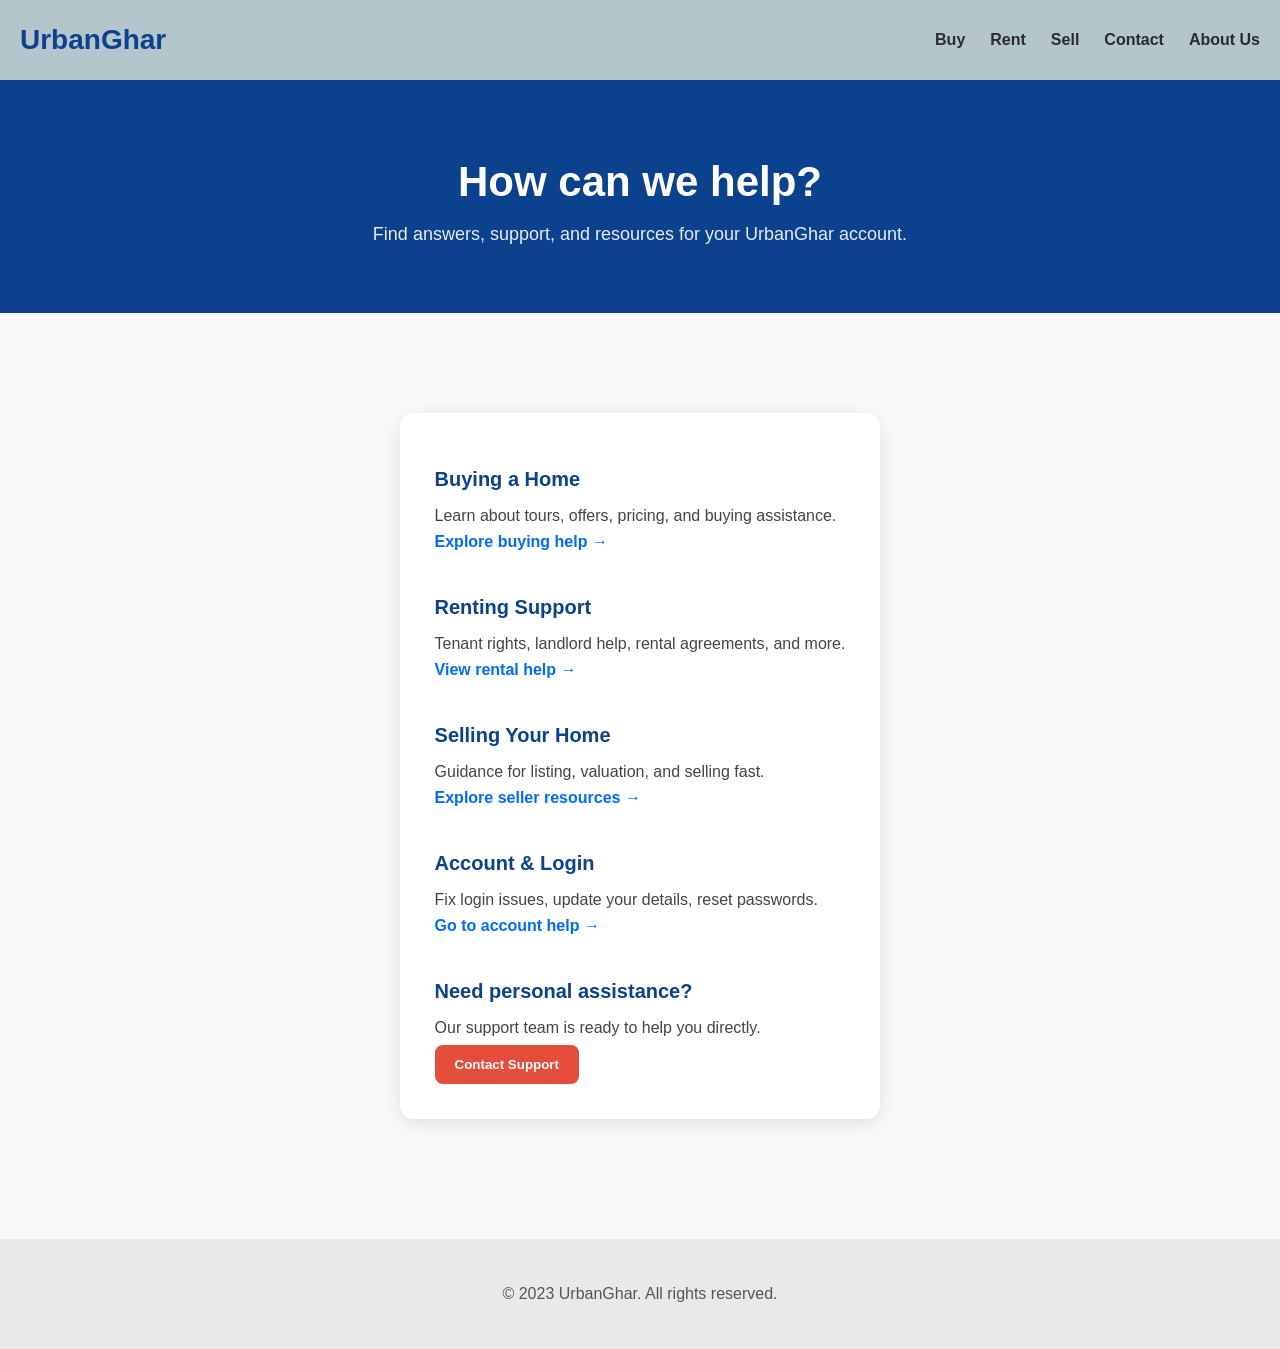
==== help.html @ d8de150a "added" ====
<!DOCTYPE html>
<html lang="en">
<head>
<meta charset="UTF-8">
<meta name="viewport" content="width=device-width, initial-scale=1.0">
<title>Get Help | UrbanGhar</title>
<link rel="stylesheet" href="help.css">
</head>

<body>

<header>
    <a href="#" id="logo">UrbanGhar</a>
    <nav>
        <ul>
            <li><a href="#">Buy</a></li>
            <li><a href="#">Rent</a></li>
            <li><a href="#">Sell</a></li>
            <li><a href="#">Contact</a></li>
            <li><a href="#">About Us</a></li>
        </ul>
    </nav>
</header>

<div class="hero">
    <h1>How can we help?</h1>
    <p>Find answers, support, and resources for your UrbanGhar account.</p>
</div>

<div class="container">

    <div class="help-box"> 

    <div class="help-item">
        <h3>Buying a Home</h3>
        <p>Learn about tours, offers, pricing, and buying assistance.</p>
        <a href="#">Explore buying help →</a>
    </div>

    <div class="help-item">
        <h3>Renting Support</h3>
        <p>Tenant rights, landlord help, rental agreements, and more.</p>
        <a href="#">View rental help →</a>
    </div>

    <div class="help-item">
        <h3>Selling Your Home</h3>
        <p>Guidance for listing, valuation, and selling fast.</p>
        <a href="#">Explore seller resources →</a>
    </div>

    <div class="help-item">
        <h3>Account & Login</h3>
        <p>Fix login issues, update your details, reset passwords.</p>
        <a href="#">Go to account help →</a>
    </div>

    <div class="help-item">
        <h3>Need personal assistance?</h3>
        <p>Our support team is ready to help you directly.</p>
        <button class="support-btn">Contact Support</button>
    </div>

</div>

</div>

<footer>
    <p>&copy; 2023 UrbanGhar. All rights reserved.</p>
</footer>

</body>
</html>
---- help.css ----
body {
    margin: 0;
    font-family: 'Segoe UI', sans-serif;
    background: #f9f9fb;
    color: #2a2a33;
}

header {
    background-color: #b4c6cb;
    padding: 15px 20px;
    box-shadow: 0 2px 10px rgba(0,0,0,0.05);
    display: flex;
    justify-content: space-between;
    align-items: center;
    position: sticky;
    top: 0;
    z-index: 1000;
}

#logo {
    font-size: 28px;
    font-weight: bold;
    color: #0b418d;
    text-decoration: none;
}

nav ul {
    list-style: none;
    display: flex;
    gap: 25px;
}

nav a {
    text-decoration: none;
    color: #2a2a33;
    font-weight: 600;
}

.hero {
    background: #0b418d;
    padding: 50px 20px;
    text-align: center;
    color: white;
}

.hero h1 {
    font-size: 42px;
    margin-bottom: 10px;
}

.hero p {
    font-size: 18px;
    opacity: 0.9;
}

.container {
    max-width: 1150px;
    margin: 40px auto;
    padding: 20px;
    display: grid;
    grid-template-columns: repeat(auto-fit, minmax(280px, 1fr));
    gap: 25px;
}
.help-box {
    background: white;
    max-width: 900px;
    margin: 40px auto;
    padding: 35px;
    border-radius: 14px;
    box-shadow: 0 4px 18px rgba(0,0,0,0.1);
    display: grid;
    gap: 25px;
}

.help-item h3 {
    font-size: 20px;
    color: #0b418d;
    margin-bottom: 6px;
}

.help-item p {
    color: #444;
    margin-bottom: 8px;
}

.help-item a {
    color: #006aff;
    text-decoration: none;
    font-weight: 600;
}

.help-item a:hover {
    text-decoration: underline;
}

.support-btn {
    background: #e44d3a;
    color: white;
    padding: 12px 20px;
    border: none;
    border-radius: 8px;
    cursor: pointer;
    font-weight: 600;
}

.support-btn:hover {
    background: #c93e2e;
}

@media (max-width: 768px) {
    .help-box {
        padding: 25px;
    }
}

.support-card {
    grid-column: span 2;
    background: white;
    padding: 35px;
    border-radius: 12px;
    text-align: center;
    box-shadow: 0 4px 12px rgba(0,0,0,0.12);
}

.support-card h2 {
    margin: 0;
    font-size: 26px;
    color: #0b418d;
}

.support-card p {
    margin-top: 10px;
    color: #444;
}

footer {
    text-align: center;
    padding: 30px;
    background: #e9e9e9;
    color: #555;
    margin-top: 60px;
}

@media (max-width: 768px) {
    header {
        flex-direction: column;
        gap: 15px;
    }

    nav ul {
        gap: 15px;
    }

    .support-card {
        grid-column: span 1;
    }
}
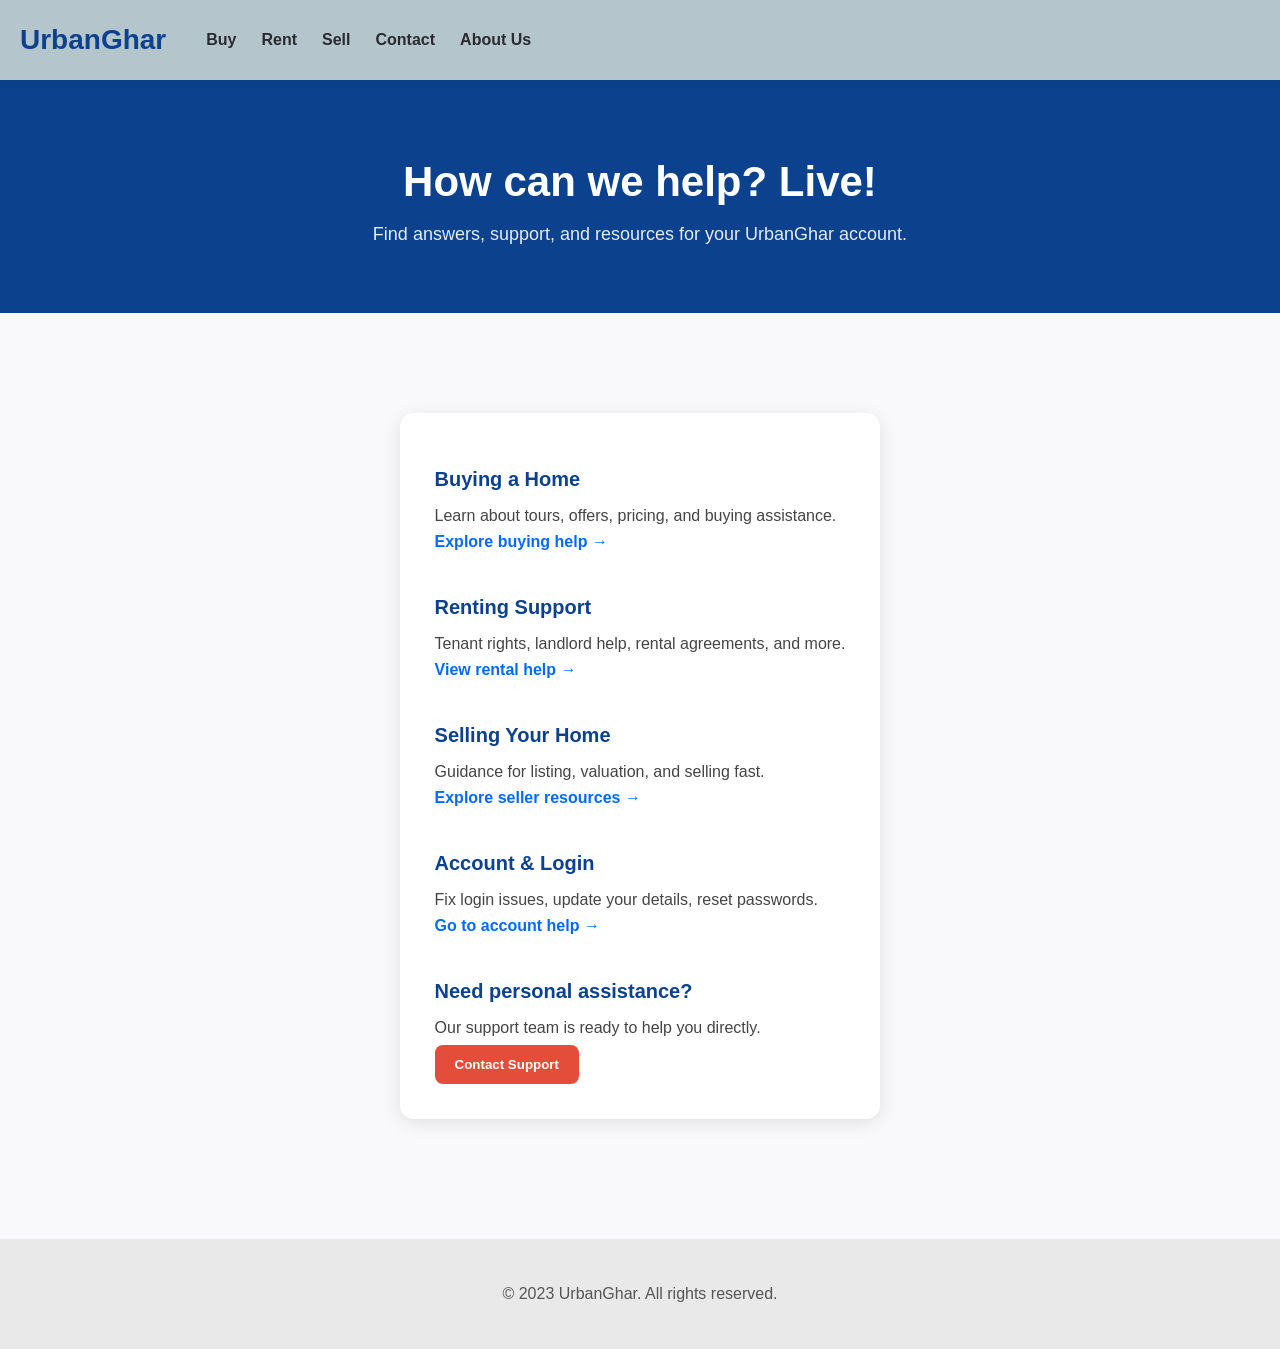
==== commit a0c88d7c: "java_integration" ====
--- a/help.html
+++ b/help.html
@@ -28,46 +28,43 @@
 </div>
 
 <div class="container">
-
     <div class="help-box"> 
-
-    <div class="help-item">
-        <h3>Buying a Home</h3>
-        <p>Learn about tours, offers, pricing, and buying assistance.</p>
-        <a href="#">Explore buying help →</a>
+        <div class="help-item">
+            <h3>Buying a Home</h3>
+            <p>Learn about tours, offers, pricing, and buying assistance.</p>
+            <a href="#">Explore buying help →</a>
+        </div>
+        <div class="help-item">
+            <h3>Renting Support</h3>
+            <p>Tenant rights, landlord help, rental agreements, and more.</p>
+            <a href="#">View rental help →</a>
+        </div>
+        <div class="help-item">
+            <h3>Selling Your Home</h3>
+            <p>Guidance for listing, valuation, and selling fast.</p>
+            <a href="#">Explore seller resources →</a>
+        </div>
+        <div class="help-item">
+            <h3>Account & Login</h3>
+            <p>Fix login issues, update your details, reset passwords.</p>
+            <a href="#">Go to account help →</a>
+        </div>
+        <div class="help-item">
+            <h3>Need personal assistance?</h3>
+            <p>Our support team is ready to help you directly.</p>
+            <button class="support-btn" id="supportBtn">Contact Support</button> 
+        </div>
+        <div id="msg" class="support-card" style="display:none;">
+            <h2>Support Request Sent!</h2>
+            <p>Our team will contact you shortly with reference ID: <span id="refId"></span></p>
+        </div>
     </div>
-
-    <div class="help-item">
-        <h3>Renting Support</h3>
-        <p>Tenant rights, landlord help, rental agreements, and more.</p>
-        <a href="#">View rental help →</a>
-    </div>
-
-    <div class="help-item">
-        <h3>Selling Your Home</h3>
-        <p>Guidance for listing, valuation, and selling fast.</p>
-        <a href="#">Explore seller resources →</a>
-    </div>
-
-    <div class="help-item">
-        <h3>Account & Login</h3>
-        <p>Fix login issues, update your details, reset passwords.</p>
-        <a href="#">Go to account help →</a>
-    </div>
-
-    <div class="help-item">
-        <h3>Need personal assistance?</h3>
-        <p>Our support team is ready to help you directly.</p>
-        <button class="support-btn">Contact Support</button>
-    </div>
-
-</div>
-
 </div>
 
 <footer>
     <p>&copy; 2023 UrbanGhar. All rights reserved.</p>
 </footer>
 
+<script src="help.js"></script>
 </body>
 </html>
--- a/help.css
+++ b/help.css
@@ -10,7 +10,6 @@
     padding: 15px 20px;
     box-shadow: 0 2px 10px rgba(0,0,0,0.05);
     display: flex;
-    justify-content: space-between;
     align-items: center;
     position: sticky;
     top: 0;
@@ -61,6 +60,7 @@
     grid-template-columns: repeat(auto-fit, minmax(280px, 1fr));
     gap: 25px;
 }
+
 .help-box {
     background: white;
     max-width: 900px;
@@ -101,16 +101,11 @@
     border-radius: 8px;
     cursor: pointer;
     font-weight: 600;
+    transition: background 0.2s;
 }
 
 .support-btn:hover {
     background: #c93e2e;
-}
-
-@media (max-width: 768px) {
-    .help-box {
-        padding: 25px;
-    }
 }
 
 .support-card {
@@ -151,6 +146,10 @@
         gap: 15px;
     }
 
+    .help-box {
+        padding: 25px;
+    }
+
     .support-card {
         grid-column: span 1;
     }
